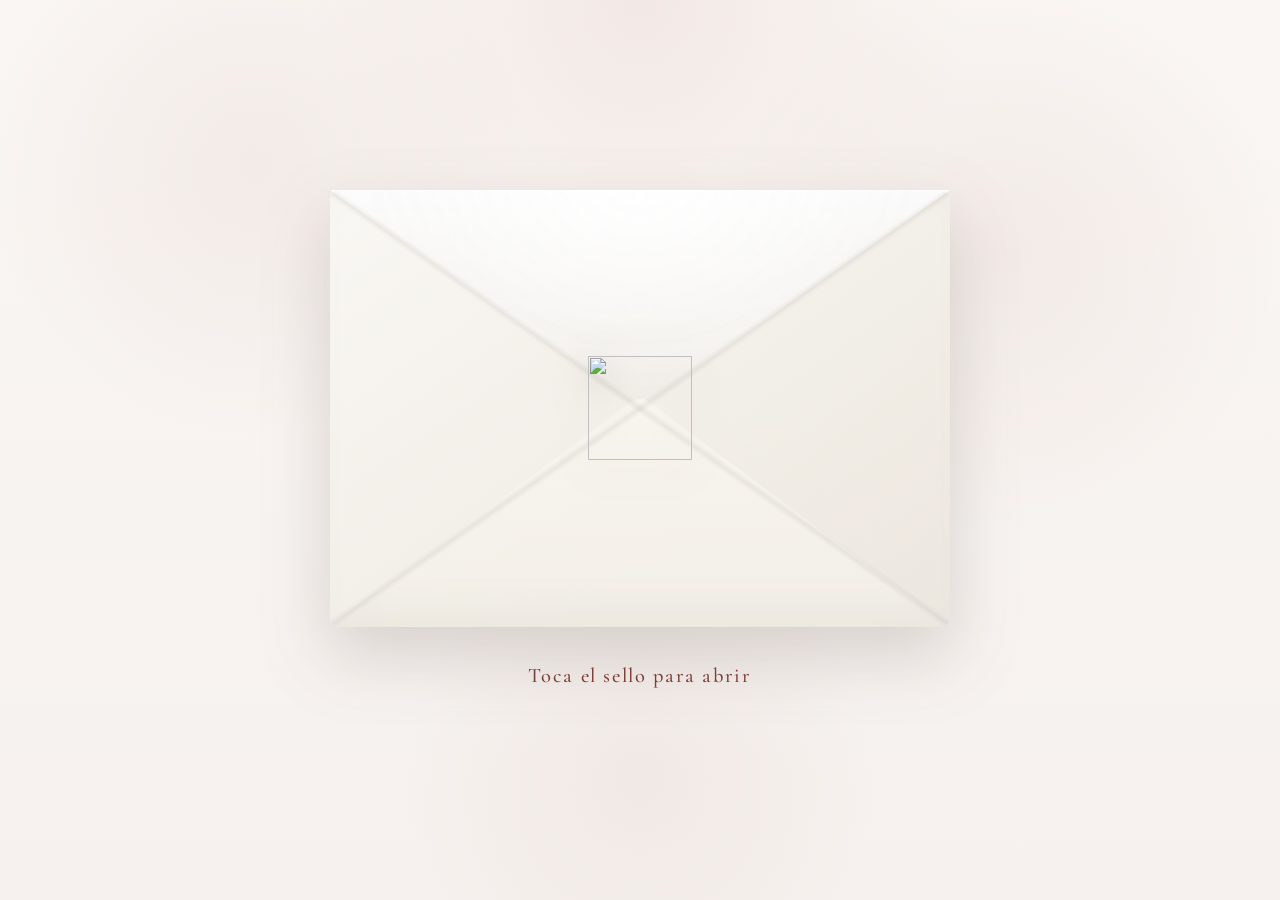
==== index.html @ 18d21f48 "Initial commit" ====
<!DOCTYPE html>
<html lang="es">
<head>
  <meta charset="UTF-8">
  <meta name="viewport" content="width=device-width, initial-scale=1.0">
  <meta name="description" content="Invitación digital de boda de Dafne y Armando.">
  <title>Dafne & Armando | Invitación</title>

  <link rel="preconnect" href="https://fonts.googleapis.com">
  <link rel="preconnect" href="https://fonts.gstatic.com" crossorigin>
  <link href="https://fonts.googleapis.com/css2?family=Cormorant+Garamond:wght@400;500;600;700&family=Great+Vibes&display=swap" rel="stylesheet">

  <link rel="stylesheet" href="styles.css">
</head>
<body>
  <div class="intro" id="intro" aria-label="Preportada de la invitación">
    <div class="intro__content">
      <p class="intro__eyebrow">Invitación digital</p>

      <div class="scene" id="introScene" aria-hidden="false">
        <div class="floor-shadow" aria-hidden="true"></div>

        <section class="mail-stage">
          <div class="invitation-card-stage" aria-hidden="true">
            <article class="invitation-card">
              <div class="invitation-card__content">
                <p class="invitation-card__eyebrow">Nos casamos</p>
                <p class="invitation-card__line">
                  <span class="invitation-card__name">Dafne</span>
                  <span class="invitation-card__ampersand">&</span>
                  <span class="invitation-card__name">Armando</span>
                </p>
                <p class="invitation-card__date">20 de marzo de 2027</p>
              </div>
            </article>
          </div>

          <article class="envelope" aria-hidden="true">
            <div class="back-panel"></div>
            <div class="flap"></div>

            <div class="front">
              <div class="front-left"></div>
              <div class="front-right"></div>
              <div class="front-bottom"></div>
              <div class="front-lines"><span></span></div>
            </div>

            <button class="seal-trigger" id="openInvitation" type="button" aria-label="Abrir invitación">
              <img src="images/sello-personalizado.png" alt="" class="seal-trigger__image">
            </button>

            <div class="shine" aria-hidden="true"></div>
          </article>
        </section>

        <p class="intro__hint">Toca el sello para abrir</p>
      </div>
    </div>
  </div>

  <div class="site is-hidden" id="siteContent">
    <header class="site-header">
      <a href="#inicio" class="brand" aria-label="Inicio">
        <span class="brand__letter">D</span>
        <span class="brand__ampersand">&</span>
        <span class="brand__letter">A</span>
      </a>

      <button class="menu-toggle" id="menuToggle" aria-label="Abrir menú">
        <span></span>
        <span></span>
        <span></span>
      </button>

      <nav class="nav" id="navMenu">
        <a href="#inicio">Inicio</a>
        <a href="#celebracion">Celebración</a>
        <a href="#dresscode">Dress code</a>
        <a href="#regalos">Regalos</a>
        <a href="#rsvp">Confirmación</a>
        <a href="#hospedaje">Hospedaje</a>
        <a href="#fotos-evento">Fotos del evento</a>
        <a href="#faq">Preguntas frecuentes</a>
      </nav>
    </header>

    <main>
      <section class="hero section" id="inicio">
        <div class="hero__text reveal">
          <p class="eyebrow">Nuestro amor es un eco que atraviesa el tiempo</p>
          <h1 class="hero__names">
            <span class="hero__name">Dafne</span>
            <span class="hero__ampersand">&</span>
            <span class="hero__name">Armando</span>
          </h1>
          <p class="hero__date">Sábado 20 de marzo de 2027 | 7:00 PM</p>
          <p class="hero__copy">
              Celebramos con ustedes el día en que uniremos nuestras vidas.
          </p>

          <div class="countdown-wrap" aria-label="Cuenta regresiva para la boda">
            <p class="countdown__intro">Cuenta regresiva</p>
            <div class="countdown" id="countdown">
              <div class="countdown__item">
                <span class="countdown__number" id="countdownDays">00</span>
                <span class="countdown__label">Días</span>
              </div>
              <div class="countdown__item">
                <span class="countdown__number" id="countdownHours">00</span>
                <span class="countdown__label">Horas</span>
              </div>
              <div class="countdown__item">
                <span class="countdown__number" id="countdownMinutes">00</span>
                <span class="countdown__label">Min</span>
              </div>
              <div class="countdown__item">
                <span class="countdown__number" id="countdownSeconds">00</span>
                <span class="countdown__label">Seg</span>
              </div>
            </div>
          </div>

          <div class="hero__actions">
            <a class="button button--primary" href="#celebracion">Ver detalles</a>
            <a class="button button--ghost" href="#rsvp">Confirmar asistencia</a>
          </div>
        </div>

        <div class="hero__visual hero-carousel reveal">
          <div class="hero-carousel" data-carousel aria-label="Galería destacada de la pareja">
            <div class="hero-carousel__viewport carousel__track-container">
              <div class="hero-carousel__track carousel__track" data-carousel-track>
                <img src="images/portada.jpg" alt="Foto principal de la pareja" class="hero-carousel__slide hero__photo carousel__slide">
                <img src="images/carusel (2).jpg" alt="Foto adicional de la pareja 3" class="hero-carousel__slide hero__photo carousel__slide">
                <img src="images/carusel (3).jpg" alt="Foto adicional de la pareja 4" class="hero-carousel__slide hero__photo carousel__slide">
                <img src="images/carusel (4).jpg" alt="Foto adicional de la pareja 5" class="hero-carousel__slide hero__photo carousel__slide">
                <img src="images/carusel (5).jpg" alt="Foto adicional de la pareja 6" class="hero-carousel__slide hero__photo carousel__slide">
                <img src="images/carusel (6).jpg" alt="Foto adicional de la pareja 7" class="hero-carousel__slide hero__photo carousel__slide">
                <img src="images/carusel (7).jpg" alt="Foto adicional de la pareja 8" class="hero-carousel__slide hero__photo carousel__slide">
                <img src="images/carusel (9).jpg" alt="Foto adicional de la pareja 10" class="hero-carousel__slide hero__photo carousel__slide">
                <img src="images/carusel (10).jpg" alt="Foto adicional de la pareja 11" class="hero-carousel__slide hero__photo carousel__slide">
              </div>
            </div>

            <button class="hero-carousel__button hero-carousel__button--prev carousel__button" data-carousel-prev aria-label="Foto anterior">‹</button>
            <button class="hero-carousel__button hero-carousel__button--next carousel__button" data-carousel-next aria-label="Foto siguiente">›</button>

            <div class="hero-carousel__dots" data-carousel-dots aria-label="Selector de fotos">
              <button class="hero-carousel__dot is-active" type="button" aria-label="Ver foto 1"></button>
              <button class="hero-carousel__dot" type="button" aria-label="Ver foto 2"></button>
              <button class="hero-carousel__dot" type="button" aria-label="Ver foto 3"></button>
              <button class="hero-carousel__dot" type="button" aria-label="Ver foto 4"></button>
              <button class="hero-carousel__dot" type="button" aria-label="Ver foto 5"></button>
              <button class="hero-carousel__dot" type="button" aria-label="Ver foto 6"></button>
              <button class="hero-carousel__dot" type="button" aria-label="Ver foto 7"></button>
              <button class="hero-carousel__dot" type="button" aria-label="Ver foto 8"></button>
              <button class="hero-carousel__dot" type="button" aria-label="Ver foto 9"></button>
              <button class="hero-carousel__dot" type="button" aria-label="Ver foto 10"></button>
              <button class="hero-carousel__dot" type="button" aria-label="Ver foto 11"></button>
            </div>
          </div>
        </div>
      </section>

      
<section class="section summary" id="celebracion">
        <div class="section-heading reveal">
          <p class="eyebrow">Celebración</p>
          <h2>Detalles del día</h2>
        </div>

        <div class="summary__grid summary__grid--venues">
          <article class="event-card reveal">
            <div class="event-card__image-wrap">
              <img src="images/capilla.webp" alt="Vista de la ceremonia" class="event-card__image">
            </div>

            <div class="event-card__content">
              <p class="event-card__eyebrow">Ceremonia</p>
              <h3 class="event-card__title">Templo de San Juan Macías</h3>
              <p class="event-card__time">7:00 PM</p>
              <p class="event-card__address">Camino a San Nicolás Ocotillo, 45422, Tonalá, Jalisco.</p>
              <a href="https://www.google.com/maps/search/?api=1&query=Templo+de+San+Juan+Mac%C3%ADas+Tonal%C3%A1+Jalisco" class="button button--primary event-card__button" target="_blank" rel="noopener noreferrer">Ver en Google Maps</a>
            </div>
          </article>

          <article class="event-card reveal">
            <div class="event-card__image-wrap">
              <img src="images/hacienda.webp" alt="Vista de la recepción" class="event-card__image">
            </div>

            <div class="event-card__content">
              <p class="event-card__eyebrow">Recepción</p>
              <h3 class="event-card__title">Hacienda Los Amadeos</h3>
              <p class="event-card__time">8:30 PM</p>
              <p class="event-card__address">Camino a San Nicolás Ocotillo, 45422, Tonalá, Jalisco</p>
              <a href="https://www.google.com/maps/search/?api=1&query=Hacienda+Los+Amadeos+Tonal%C3%A1+Jalisco" class="button button--primary event-card__button" target="_blank" rel="noopener noreferrer">Ver en Google Maps</a>
            </div>
          </article>
        </div>
      </section>


      <section class="section timeline" id="itinerario">
        <div class="section-heading reveal">
          <p class="eyebrow">Agenda</p>
          <h2>Itinerario</h2>
        </div>

        <div class="timeline__list">
          <article class="timeline__item reveal">
            <div class="timeline__time">6:30 PM</div>
            <div class="timeline__content">
              <h3>Llegada de invitados</h3>
              <p>Te recomendamos llegar con tiempo para tomar tu lugar con calma.</p>
            </div>
          </article>

          <article class="timeline__item reveal">
            <div class="timeline__time">7:00 PM</div>
            <div class="timeline__content">
              <h3>Ceremonia</h3>
              <p>Comenzaremos puntualmente para vivir este momento junto a ustedes desde el inicio.</p>
            </div>
          </article>

          <article class="timeline__item reveal">
            <div class="timeline__time">8:30 PM</div>
            <div class="timeline__content">
              <h3>Recepción</h3>
              <p>Brindis, cena y una celebración pensada para disfrutar y compartir.</p>
            </div>
          </article>

          <article class="timeline__item reveal">
            <div class="timeline__time">10:00 PM</div>
            <div class="timeline__content">
              <h3>Fiesta</h3>
              <p>Después de la cena abrimos pista para celebrar juntos hasta el final de la noche.</p>
            </div>
          </article>
        </div>
      </section>

      <section class="section attire" id="dresscode">
        <div class="section-heading reveal">
          <p class="eyebrow">Dress code</p>
          <h2>Formal · Etiqueta</h2>
        </div>

        <article class="dress-editorial reveal">
          <div class="dress-editorial__frame">
            <p class="dress-editorial__copy">
              Les agradecemos asistir con vestimenta formal de noche.
            </p>

            <div class="dress-editorial__illustration" aria-hidden="true">
              <img src="images/dresscode.png" alt="">
            </div>

            <div class="dress-editorial__notes">
              <div class="dress-editorial__note">
                <span class="dress-editorial__label">Agradecemos evitar</span>
                <p>Blanco, marfil y tonos muy similares.</p>
              </div>
              <div class="dress-editorial__note">
                <span class="dress-editorial__label">A considerar</span>
                <p>Celebración nocturna · abrigo ligero sugerido.</p>
              </div>
            </div>
          </div>
        </article>
      </section>

      <section class="section gifts" id="regalos">
        <div class="section-heading reveal">
          <p class="eyebrow"></p>
          <h2>Regalos</h2>
        </div>

        <article class="gifts-invitation-card reveal">
          <div class="gifts-invitation-card__top">
            <p class="gifts-invitation-card__eyebrow">Su presencia es nuestro mejor regalo</p>
            <p class="gifts-invitation-card__message">
              Quienes deseen acompañarnos con un detalle, podrán hacerlo a través de estas opciones.
            </p>
          </div>

          <div class="gifts-invitation-divider" aria-hidden="true"></div>

          <div class="gifts-invitation-grid">
            <article class="gifts-invitation-option">
              <h3>Transferencia</h3>
              <p><strong>Titular</strong><br>Armando Q. Angulo Chavira</p>
              <p><strong>Banco</strong><br>BBVA Bancomer</p>
              <p><strong>CLABE</strong><br>012320011676799392</p>
            </article>

            <article class="gifts-invitation-option">
              <h3>Detalle en sobre</h3>
              <p>
                El día del evento habrá una caja destinada para sobres, por si desean acompañarnos también de esta manera y dejarnos un mensaje.
              </p>
              <div class="gift-option__art" aria-hidden="true">
                <svg class="gift-option__envelope-svg" viewBox="0 0 160 120" xmlns="http://www.w3.org/2000/svg">
                  <rect x="22" y="34" width="116" height="72" rx="8"></rect>
                  <path d="M22 44 L80 84 L138 44"></path>
                  <path d="M22 106 L62 72"></path>
                  <path d="M138 106 L98 72"></path>
                </svg>
              </div>
            </article>
          </div>
        </article>
      </section>

      <section class="section rsvp" id="rsvp">
        <div class="section-heading reveal">
          <p class="eyebrow">RSVP</p>
          <h2>Confirmación</h2>
        </div>

        <article class="rsvp-card reveal">
          <p class="rsvp-card__copy">
            Les agradeceremos confirmar su asistencia por este medio.
          </p>

          <a
            href="https://docs.google.com/forms/d/e/1FAIpQLSe4yxjHhCmpN0tySOtfmD-85Y3h4Fng6LaCQKwKNqIatHYNyA/viewform"
            class="button button--primary"
            target="_blank"
            rel="noopener noreferrer">
            Confirmar asistencia
          </a>

          <p class="rsvp-card__note">
            Favor de responder antes del 20 de febrero del 2027.
          </p>
        </article>
      </section>

      <section class="section lodging" id="hospedaje">
        <div class="section-heading reveal">
          <p class="eyebrow">Para invitados foráneos</p>
          <h2>Hospedaje</h2>
          <p>Compartimos algunas opciones cercanas para quienes nos acompañan desde fuera.</p>
        </div>

        <div class="lodging-grid">
          <article class="place-card reveal">
            <p class="place-card__eyebrow">Hotel boutique</p>
            <h3>Santo Santiago Hotel</h3>
            <p>Av. Benito Juárez 314, Tonalá Centro, C.P. 45400, Tonalá, Jalisco.</p>
            <div class="place-card__actions">
              <a href="https://santosantiagohotel.com/" class="button button--primary" target="_blank" rel="noopener noreferrer">Sitio web</a>
              <a href="https://www.google.com/maps/search/?api=1&query=Av.+Benito+Ju%C3%A1rez+314%2C+Tonal%C3%A1+Centro%2C+45400%2C+Tonal%C3%A1%2C+Jalisco" class="button button--ghost" target="_blank" rel="noopener noreferrer">Ver mapa</a>
            </div>
          </article>

          <article class="place-card reveal">
            <p class="place-card__eyebrow">Opción céntrica</p>
            <h3>Casa de las Palomas</h3>
            <p>Anesagasti 125, Colonia Centro, C.P. 45400, Tonalá, Jalisco.</p>
            <div class="place-card__actions">
              <a href="https://casadelaspalomas.com.mx/" class="button button--primary" target="_blank" rel="noopener noreferrer">Sitio web</a>
              <a href="https://www.google.com/maps/search/?api=1&query=Anesagasti+125%2C+Colonia+Centro%2C+45400%2C+Tonal%C3%A1%2C+Jalisco" class="button button--ghost" target="_blank" rel="noopener noreferrer">Ver mapa</a>
            </div>
          </article>

          <article class="place-card reveal">
            <p class="place-card__eyebrow">Alternativa cercana</p>
            <h3>Hotel Tonalá</h3>
            <p>Francisco I. Madero 22, Tonalá Centro, C.P. 45400, Tonalá, Jalisco.</p>
            <div class="place-card__actions">
              <a href="https://hoteltonala.com/" class="button button--primary" target="_blank" rel="noopener noreferrer">Sitio web</a>
              <a href="https://www.google.com/maps/search/?api=1&query=Francisco+I.+Madero+22%2C+Tonal%C3%A1+Centro%2C+45400%2C+Tonal%C3%A1%2C+Jalisco" class="button button--ghost" target="_blank" rel="noopener noreferrer">Ver mapa</a>
            </div>
          </article>
        </div>
      </section>

      <section class="section memories" id="fotos-evento">
        <div class="section-heading reveal">
          <p class="eyebrow">Recuerdos del día</p>
          <h2>Fotos del evento</h2>
        </div>

        <div class="memories__grid">
          <article class="card reveal card--centered">
            <h3>Sube tus fotos</h3>
            <p>
              Comparte aquí las fotos que tomes durante la celebración para reunir los recuerdos del día.
            </p>
            <a href="https://www.dropbox.com/request/5q7olmkuauvudkk9uein/" class="button button--primary" target="_blank" rel="noopener noreferrer">Subir fotos</a>
          </article>

          <article class="card reveal card--centered">
            <h3>Galería final del evento</h3>
            <p>
              Aquí podrás consultar la selección final de fotos del fotógrafo y de nuestros invitados.
            </p>
            <a href="galeria-evento.html" class="button button--primary">Ir a la galería del evento</a>
          </article>
        </div>
      </section>

      <section class="section faq" id="faq">
        <div class="section-heading reveal">
          <p class="eyebrow">Información adicional</p>
          <h2>Preguntas frecuentes</h2>
        </div>

        <div class="faq__list">
          <details class="faq__item reveal">
            <summary>¿Habrá estacionamiento?</summary>
            <p>El lugar cuenta con estacionamiento amplio, pero no tiene valet parking.</p>
          </details>

          <details class="faq__item reveal">
            <summary>¿La ceremonia y la recepción son en el mismo lugar?</summary>
            <p>Sì, ambos eventos son en el mismo lugar.</p>
          </details>

          <details class="faq__item reveal">
            <summary>¿Se permiten niños?</summary>
            <p>
              Aunque adoramos a los pequeños, en esta ocasión queremos que sus papás disfruten de una noche libre. Agradecemos mucho su comprensión.
            </p>
          </details>

          <details class="faq__item reveal">
            <summary>¿Hasta cuándo puedo confirmar asistencia?</summary>
            <p>Favor de confirmar antes del 20 de febrero del 2027</p>
          </details>
        </div>
      </section>
</main>

    <footer class="site-footer">
      <p>Dafne &amp; Armando</p>
      <p>Gracias por acompañarnos en este momento tan importante.</p>
      <p class="site-footer__year">© <span id="currentYear"></span></p>
    </footer>
  </div>

  <script src="script.js"></script>
</body>
</html>
---- styles.css ----
:root {
  --bg: #f6f1ee;
  --bg-soft: #fbf8f6;
  --card: rgba(255, 255, 255, 0.68);
  --text: #1c1716;
  --muted: #675954;
  --accent: #7f3f39;
  --accent-soft: #b88a84;
  --border: rgba(127, 63, 57, 0.22);
  --shadow: 0 18px 45px rgba(66, 38, 34, 0.12);
  --radius: 28px;
  --max-width: 1180px;
}

* {
  box-sizing: border-box;
}

html {
  scroll-behavior: smooth;
}

body {
  margin: 0;
  color: var(--text);
  background:
    radial-gradient(circle at top, rgba(184, 138, 132, 0.12), transparent 30%),
    linear-gradient(180deg, #faf6f3 0%, var(--bg) 100%);
  font-family: "Cormorant Garamond", Georgia, serif;
}

img,
iframe {
  max-width: 100%;
  display: block;
}

button,
a {
  color: inherit;
  font: inherit;
}

a {
  text-decoration: none;
}

.is-hidden {
  display: none;
}

.section {
  width: min(calc(100% - 2rem), var(--max-width));
  margin: 0 auto;
  padding: 5rem 0;
}

.section-heading {
  text-align: center;
  max-width: 740px;
  margin: 0 auto 2.5rem;
}

.section-heading h2 {
  font-size: clamp(2rem, 4vw, 3.5rem);
  font-weight: 600;
  margin: 0.35rem 0 0.8rem;
}

.section-heading p:last-child {
  color: var(--muted);
  font-size: 1.2rem;
}

.eyebrow {
  letter-spacing: 0.16em;
  text-transform: uppercase;
  color: var(--accent);
  font-size: 1rem;
  margin: 0;
}

.button {
  display: inline-flex;
  align-items: center;
  justify-content: center;
  min-height: 48px;
  padding: 0.8rem 1.4rem;
  border-radius: 999px;
  border: 1px solid transparent;
  transition:
    transform 0.25s ease,
    background-color 0.25s ease,
    border-color 0.25s ease,
    filter 0.25s ease;
}

.button:hover {
  transform: translateY(-2px);
  filter: brightness(0.96);
}

.button--primary,
.button--ghost {
  background: var(--accent);
  color: #fff;
  border-color: var(--accent);
}

/* =========================
   PREPORTADA / SOBRE
   ========================= */

.intro {
  min-height: 100vh;
  display: flex;
  align-items: center;
  justify-content: center;
  padding: 2rem;
  position: relative;
  overflow: hidden;
}

.intro::before {
  content: "";
  position: absolute;
  inset: 0;
  pointer-events: none;
  background:
    radial-gradient(circle at 20% 18%, rgba(127, 63, 57, 0.06), transparent 22%),
    radial-gradient(circle at 78% 28%, rgba(127, 63, 57, 0.06), transparent 24%),
    radial-gradient(circle at 50% 86%, rgba(127, 63, 57, 0.05), transparent 24%);
}

.intro__content {
  position: relative;
  z-index: 1;
  width: min(100%, 980px);
  display: flex;
  flex-direction: column;
  align-items: center;
  justify-content: center;
  text-align: center;
}

.intro__eyebrow {
  display: none;
}

.intro__hint {
  margin-top: -0.25rem;
  font-size: 1.28rem;
  font-weight: 500;
  color: var(--accent);
  letter-spacing: 0.08em;
  line-height: 1.3;
}

/* =========================
   ESCENA DEL SOBRE
   ========================= */

.scene {
  width: min(92vw, 820px);
  min-height: 560px;
  display: grid;
  place-items: center;
  position: relative;
  perspective: 1600px;
  margin: 0 auto;
}

.floor-shadow {
  position: absolute;
  width: min(72vw, 620px);
  height: 72px;
  bottom: 112px;
  left: 50%;
  transform: translateX(-50%);
  background: radial-gradient(ellipse, rgba(54, 42, 35, 0.23), transparent 70%);
  filter: blur(8px);
  opacity: 0.7;
  transition: transform 1400ms ease, opacity 1400ms ease;
  pointer-events: none;
}

.scene.is-open .floor-shadow {
  transform: translateX(-50%) translateY(22px) scaleX(1.08);
  opacity: 0.52;
}

.mail-stage {
  width: min(82vw, 620px);
  aspect-ratio: 1.42 / 1;
  position: relative;
  transform-style: preserve-3d;
  transition: transform 1300ms cubic-bezier(.2, .8, .18, 1);
  filter: drop-shadow(0 28px 34px rgba(64, 56, 48, 0.18));
}

.scene.is-open .mail-stage {
  transform: translateY(40px) rotateX(2deg);
}

.invitation-card-stage {
  position: absolute;
  inset: 0;
  z-index: 2;
  pointer-events: none;
  clip-path: inset(-220px 0 0 0 round 10px);
  transform-style: preserve-3d;
}

.scene.is-front .invitation-card-stage,
.scene.is-settled .invitation-card-stage {
  z-index: 12;
}

.invitation-card {
  position: absolute;
  left: 11%;
  width: 78%;
  height: 74%;
  bottom: 4%;
  z-index: 1;
  border-radius: 8px;
  background:
    linear-gradient(180deg, rgba(255, 255, 255, 0.988), rgba(247, 243, 238, 0.988)),
    repeating-linear-gradient(90deg, rgba(160, 150, 135, 0.035) 0 1px, transparent 1px 7px);
  box-shadow:
    0 18px 34px rgba(69, 60, 50, 0.12),
    inset 0 0 0 1px rgba(194, 178, 149, 0.22),
    inset 0 0 0 12px rgba(255, 255, 255, 0.54);
  display: grid;
  place-items: center;
  padding: clamp(24px, 4vw, 36px);
  text-align: center;
  transform: translateY(104%);
  transform-origin: bottom center;
  transition:
    transform 1450ms cubic-bezier(.16, .88, .22, 1) 360ms,
    box-shadow 1200ms ease 360ms;
  overflow: hidden;
}

.scene.is-open .invitation-card {
  transform: translateY(-100%);
  box-shadow:
    0 28px 52px rgba(69, 60, 50, 0.16),
    inset 0 0 0 1px rgba(194, 178, 149, 0.22),
    inset 0 0 0 12px rgba(255, 255, 255, 0.56);
}

.scene.is-open.is-front .invitation-card {
  transform: translateY(-100%) scale(1.02);
  box-shadow:
    0 34px 60px rgba(69, 60, 50, 0.22),
    inset 0 0 0 1px rgba(194, 178, 149, 0.22),
    inset 0 0 0 12px rgba(255, 255, 255, 0.56);
}

.scene.is-open.is-settled .invitation-card {
  transform: translateY(-8%) scale(1.01);
  box-shadow:
    0 22px 38px rgba(69, 60, 50, 0.18),
    inset 0 0 0 1px rgba(194, 178, 149, 0.22),
    inset 0 0 0 12px rgba(255, 255, 255, 0.56);
}

.invitation-card__content {
  opacity: 0;
  transform: translateY(18px);
  transition: opacity 700ms ease 1050ms, transform 700ms ease 1050ms;
}

.scene.is-open .invitation-card__content {
  opacity: 1;
  transform: translateY(0);
}

.invitation-card__eyebrow {
  margin: 0 0 0.75rem;
  font-size: clamp(0.95rem, 1.9vw, 1.3rem);
  letter-spacing: 0.22em;
  text-transform: uppercase;
  font-weight: 600;
  color: #8b7e73;
}

.invitation-card__line {
  margin: 0;
  display: inline-flex;
  align-items: baseline;
  gap: 0.55rem;
  flex-wrap: wrap;
  justify-content: center;
  font-family: "Great Vibes", cursive;
  font-size: clamp(2.7rem, 6.4vw, 4.8rem);
  line-height: 0.95;
}

.invitation-card__name {
  color: #111111;
}

.invitation-card__ampersand {
  color: var(--accent);
  font-size: 0.58em;
}

.invitation-card__date {
  margin: 1rem 0 0;
  font-size: clamp(0.95rem, 2vw, 1.35rem);
  font-weight: 600;
  letter-spacing: 0.16em;
  text-transform: uppercase;
  color: var(--accent);
}

/* =========================
   SOBRE
   ========================= */

.envelope {
  position: absolute;
  inset: 0;
  z-index: 4;
  transform-style: preserve-3d;
}

.back-panel {
  position: absolute;
  inset: 0;
  border-radius: 10px;
  background:
    linear-gradient(145deg, rgba(255, 255, 255, 0.76), rgba(233, 228, 220, 0.72)),
    linear-gradient(180deg, rgba(255, 255, 255, 0.14), transparent 24%);
  box-shadow:
    inset 0 1px 0 rgba(255, 255, 255, 0.82),
    inset 0 -22px 46px rgba(172, 163, 150, 0.10);
  overflow: hidden;
}

.back-panel::before,
.back-panel::after {
  content: "";
  position: absolute;
  inset: 0;
  pointer-events: none;
}

.back-panel::before {
  background:
    linear-gradient(35deg, transparent 49.4%, rgba(150, 140, 128, 0.12) 50%, transparent 50.6%),
    linear-gradient(-35deg, transparent 49.4%, rgba(150, 140, 128, 0.12) 50%, transparent 50.6%);
  opacity: 0.6;
  clip-path: polygon(0 56%, 50% 100%, 100% 56%, 100% 100%, 0 100%);
}

.back-panel::after {
  background:
    radial-gradient(circle at 50% -6%, rgba(255, 255, 255, 0.72), transparent 35%),
    radial-gradient(circle at 50% 112%, rgba(103, 93, 82, 0.10), transparent 52%);
  mix-blend-mode: multiply;
}

.flap {
  position: absolute;
  left: 0;
  top: 0;
  width: 100%;
  height: 56%;
  clip-path: polygon(0 0, 100% 0, 50% 100%);
  transform-origin: top center;
  transform-style: preserve-3d;
  z-index: 8;
  background: linear-gradient(180deg, rgba(255, 255, 255, 0.988), rgba(237, 233, 226, 0.985));
  box-shadow:
    inset 0 1px 0 rgba(255, 255, 255, 0.92),
    0 8px 14px rgba(65, 57, 49, 0.04);
  transition:
    transform 1250ms cubic-bezier(.22, .8, .2, 1) 70ms,
    filter 900ms ease,
    z-index 10ms linear 860ms;
  backface-visibility: hidden;
  overflow: hidden;
}

.flap::before {
  content: "";
  position: absolute;
  inset: 0;
  background:
    radial-gradient(ellipse at 50% -8%, rgba(255, 255, 255, 0.95), transparent 62%),
    linear-gradient(180deg, rgba(0, 0, 0, 0.015), transparent 72%);
  opacity: 0.92;
  pointer-events: none;
}

.scene.is-open .flap {
  transform: rotateX(178deg);
  filter: brightness(0.98);
  z-index: 1;
}

.front {
  position: absolute;
  inset: 0;
  z-index: 6;
  pointer-events: none;
  overflow: hidden;
  border-radius: 10px;
  transform: translateZ(2px);
}

.front-left,
.front-right,
.front-bottom {
  position: absolute;
  inset: 0;
  background: linear-gradient(145deg, rgba(249, 247, 243, 0.98), rgba(236, 231, 223, 0.98));
}

.front-left {
  clip-path: polygon(0 0, 50% 50%, 0 100%);
  box-shadow: inset -12px 0 28px rgba(161, 151, 138, 0.06);
}

.front-right {
  clip-path: polygon(100% 0, 50% 50%, 100% 100%);
  box-shadow: inset 12px 0 28px rgba(161, 151, 138, 0.06);
}

.front-bottom {
  clip-path: polygon(0 100%, 50% 47%, 100% 100%);
  background: linear-gradient(0deg, rgba(243, 239, 232, 0.98), rgba(252, 250, 246, 0.98));
  box-shadow:
    inset 0 -18px 34px rgba(165, 154, 139, 0.10),
    inset 0 1px 0 rgba(255, 255, 255, 0.7);
}

.front-lines {
  position: absolute;
  inset: 0;
  z-index: 7;
  pointer-events: none;
}

.front-lines::before,
.front-lines::after,
.front-lines span {
  content: "";
  position: absolute;
  inset: 0;
}

.front-lines::before {
  background: linear-gradient(35deg, transparent 49.3%, rgba(150, 140, 128, 0.14) 50%, transparent 50.7%);
  opacity: 0.95;
}

.front-lines::after {
  background: linear-gradient(-35deg, transparent 49.3%, rgba(150, 140, 128, 0.14) 50%, transparent 50.7%);
  opacity: 0.95;
}

.front-lines span {
  background: linear-gradient(180deg, transparent 46.5%, rgba(135, 125, 113, 0.11) 47.3%, transparent 48.1%);
  opacity: 0.8;
  clip-path: polygon(0 100%, 50% 47%, 100% 100%);
}

.seal-trigger {
  position: absolute;
  left: 50%;
  top: 50%;
  width: clamp(76px, 11vw, 104px);
  aspect-ratio: 1;
  transform: translate(-50%, -50%) translateZ(20px);
  z-index: 10;
  border: 0;
  padding: 0;
  background: transparent;
  cursor: pointer;
  transition:
    transform 620ms cubic-bezier(.34, 1.56, .64, 1),
    opacity 420ms ease,
    filter 420ms ease;
}

.seal-trigger:focus-visible {
  outline: 2px solid rgba(127, 63, 57, 0.45);
  outline-offset: 6px;
  border-radius: 50%;
}

.seal-trigger__image {
  width: 100%;
  height: 100%;
  object-fit: contain;
  display: block;
  filter: drop-shadow(0 10px 18px rgba(82, 58, 32, 0.28));
}

.scene.is-open .seal-trigger {
  opacity: 0;
  filter: blur(2px);
  transform: translate(-50%, -50%) translateZ(20px) scale(0.46) rotate(18deg);
  pointer-events: none;
}

.shine {
  position: absolute;
  inset: -18%;
  z-index: 12;
  background: linear-gradient(110deg, transparent 28%, rgba(255, 255, 255, 0.36), transparent 53%);
  transform: translateX(-80%);
  opacity: 0;
  pointer-events: none;
}

.scene.is-open .shine {
  animation: intro-shine 1200ms ease 980ms both;
}

@keyframes intro-shine {
  0% { opacity: 0; transform: translateX(-80%); }
  15% { opacity: 0.65; }
  100% { opacity: 0; transform: translateX(84%); }
}

/* =========================
   HEADER
   ========================= */

.site-header {
  position: sticky;
  top: 0;
  z-index: 20;
  width: min(calc(100% - 2rem), var(--max-width));
  margin: 1rem auto 0;
  padding: 0.9rem 1.1rem;
  border: 1px solid var(--border);
  border-radius: 999px;
  background: rgba(251, 248, 246, 0.82);
  backdrop-filter: blur(14px);
  display: flex;
  align-items: center;
  justify-content: space-between;
}

.brand {
  display: inline-flex;
  align-items: baseline;
  gap: 0.12rem;
  text-decoration: none;
  font-family: "Great Vibes", cursive;
  line-height: 1;
}

.brand__letter {
  color: #111111;
  font-size: 2rem;
}

.brand__ampersand {
  color: var(--accent);
  font-size: 1.1rem;
}

.nav {
  display: flex;
  gap: 1.2rem;
  align-items: center;
  flex-wrap: wrap;
  justify-content: flex-end;
}

.nav a {
  color: var(--muted);
  font-size: 1.02rem;
}

.nav a:hover {
  color: var(--accent);
}

.menu-toggle {
  display: none;
  border: none;
  background: transparent;
  padding: 0;
  width: 42px;
  height: 42px;
}

.menu-toggle span {
  display: block;
  height: 2px;
  width: 24px;
  background: var(--accent);
  margin: 5px auto;
}

/* =========================
   HERO
   ========================= */

.hero {
  min-height: calc(100vh - 80px);
  display: grid;
  grid-template-columns: minmax(0, 0.92fr) minmax(320px, 520px);
  align-items: start;
  justify-content: space-between;
  gap: clamp(2.25rem, 4vw, 4.5rem);
  padding-top: 3.5rem;
}

.hero__text {
  max-width: 560px;
  padding-top: 1.2rem;
}

.hero .eyebrow {
  margin-bottom: 1.2rem;
}

.hero__names {
  font-family: "Great Vibes", cursive;
  font-weight: 400;
  font-size: clamp(3.6rem, 6vw, 6.25rem);
  line-height: 0.9;
  margin: 0.6rem 0 1rem;
  max-width: 520px;
}

.hero__name {
  color: #111111;
}

.hero__ampersand {
  color: var(--accent);
  font-size: 0.38em;
}

.hero__date {
  max-width: 520px;
  font-size: 2rem;
  line-height: 1.35;
  color: var(--accent);
  margin: 0 0 1rem;
}

.hero__copy {
  max-width: 500px;
  font-size: 1.18rem;
  line-height: 1.55;
  color: var(--muted);
}

.countdown-wrap {
  margin-top: 1.35rem;
  margin-bottom: 1.7rem;
}

.countdown__intro {
  margin: 0 0 0.7rem;
  font-size: 0.82rem;
  letter-spacing: 0.22em;
  text-transform: uppercase;
  color: var(--accent);
}

.countdown {
  display: inline-flex;
  align-items: stretch;
  gap: 0;
  border: 1px solid rgba(127, 63, 57, 0.14);
  border-radius: 18px;
  overflow: hidden;
  background: rgba(255, 255, 255, 0.48);
  box-shadow: 0 12px 24px rgba(66, 38, 34, 0.05);
}

.countdown__item {
  min-width: 74px;
  padding: 0.78rem 0.85rem 0.68rem;
  display: flex;
  flex-direction: column;
  align-items: center;
  justify-content: center;
}

.countdown__item + .countdown__item {
  border-left: 1px solid rgba(127, 63, 57, 0.12);
}

.countdown__number {
  font-size: clamp(1.35rem, 2vw, 1.9rem);
  line-height: 1;
  font-weight: 600;
  color: var(--accent);
}

.countdown__label {
  margin-top: 0.38rem;
  font-size: 0.68rem;
  letter-spacing: 0.16em;
  text-transform: uppercase;
  color: var(--muted);
}

.hero__actions {
  display: flex;
  flex-wrap: wrap;
  gap: 1rem;
  margin-top: 1.4rem;
}

.hero__visual {
  display: flex;
  justify-content: center;
  align-items: flex-start;
}

/* Foto principal si no usas carrusel */
.hero__photo {
  width: 100%;
  max-width: 520px;
  height: min(77vh, 720px);
  object-fit: cover;
  object-position: center;
  border-radius: 28px;
  border: 1px solid rgba(127, 63, 57, 0.14);
  box-shadow: 0 24px 60px rgba(66, 38, 34, 0.14);
  background: #efe8e3;
}

/* Carrusel de portada */
.hero-carousel {
  position: relative;
  width: 100%;
  max-width: 520px;
}

.hero-carousel__viewport {
  position: relative;
  overflow: hidden;
  border-radius: 28px;
  border: none;
  box-shadow: none;
  background: transparent;
}

.hero-carousel__track {
  display: flex;
  align-items: center;
  transition: transform 0.45s ease;
}

.hero-carousel__slide {
  min-width: 100%;
  display: flex;
  justify-content: center;
  align-items: center;
}

/* Soporta dos posibilidades:
   1) la slide es un <img>
   2) la slide contiene un <img> dentro */
.hero-carousel__slide,
.hero-carousel__slide img,
.hero-carousel .hero__photo {
  border-radius: 28px;
}

.hero-carousel__slide img,
.hero-carousel .hero__photo {
  width: 100%;
  height: min(77vh, 720px);
  object-fit: contain;
  object-position: center;
  border: none;
  box-shadow: none;
  background: transparent;
}

/* Si la slide misma es un <img> */
img.hero-carousel__slide {
  width: 100%;
  height: min(77vh, 720px);
  object-fit: contain;
  object-position: center;
  border: none;
  box-shadow: none;
  background: transparent;
}

.hero-carousel__button {
  position: absolute;
  top: 50%;
  transform: translateY(-50%);
  z-index: 3;
  width: 48px;
  height: 48px;
  border-radius: 999px;
  border: 1px solid rgba(127, 63, 57, 0.16);
  background: rgba(255, 255, 255, 0.78);
  color: var(--accent);
  font-size: 1.75rem;
  line-height: 1;
  display: grid;
  place-items: center;
  backdrop-filter: blur(8px);
  box-shadow: 0 8px 20px rgba(66, 38, 34, 0.10);
  cursor: pointer;
}

.hero-carousel__button:hover {
  filter: brightness(0.98);
}

.hero-carousel__button--prev {
  left: 1rem;
}

.hero-carousel__button--next {
  right: 1rem;
}

.hero-carousel__dots {
  position: absolute;
  left: 50%;
  bottom: 1rem;
  transform: translateX(-50%);
  z-index: 3;
  display: flex;
  gap: 0.55rem;
  padding: 0.42rem 0.68rem;
  border-radius: 999px;
  background: rgba(255, 255, 255, 0.74);
  backdrop-filter: blur(10px);
  box-shadow: 0 10px 22px rgba(66, 38, 34, 0.12);
}

.hero-carousel__dot {
  width: 9px;
  height: 9px;
  border-radius: 999px;
  border: 0;
  padding: 0;
  background: rgba(127, 63, 57, 0.25);
  cursor: pointer;
  transition:
    width 0.25s ease,
    background-color 0.25s ease,
    transform 0.25s ease;
}

.hero-carousel__dot.is-active {
  width: 28px;
  background: var(--accent);
}

/* =========================
   TARJETAS DE EVENTO / DRESS CODE
   ========================= */

.event-card {
  border: 1px solid var(--border);
  background: rgba(255, 255, 255, 0.52);
  border-radius: 34px;
  box-shadow: var(--shadow);
  overflow: hidden;
}

.event-card__image-wrap {
  aspect-ratio: 16 / 9;
  overflow: hidden;
  background: #f2ebe5;
}

.event-card__image {
  width: 100%;
  height: 100%;
  object-fit: cover;
}

.event-card__content {
  padding: 1.4rem 1.5rem 1.6rem;
}

.event-card__eyebrow {
  margin: 0;
  font-family: "Great Vibes", cursive;
  font-size: 2rem;
  line-height: 1;
  color: #9d8f85;
}

.event-card__title {
  margin: 0.35rem 0 0.5rem;
  font-size: clamp(1.8rem, 3vw, 2.3rem);
  line-height: 1.02;
}

.event-card__time {
  margin: 0.15rem 0 0.7rem;
  color: var(--accent);
  font-size: 1.2rem;
  font-weight: 600;
}

.event-card__address {
  margin: 0;
  padding-top: 0.75rem;
  border-top: 1px solid rgba(127, 63, 57, 0.12);
  color: var(--muted);
  font-size: 1.08rem;
  line-height: 1.45;
}

.event-card__button {
  margin-top: 1rem;
}

.attire-card {
  max-width: 760px;
  margin: 0 auto;
  padding: 1.8rem 2rem;
  border: 1px solid var(--border);
  background: rgba(255, 255, 255, 0.52);
  border-radius: 30px;
  box-shadow: var(--shadow);
  text-align: center;
}

.attire-card__copy {
  margin: 0;
  color: var(--muted);
  font-size: 1.15rem;
  line-height: 1.6;
}

/* =========================
   TARJETAS / GRIDS
   ========================= */

.summary__grid {
  display: grid;
  gap: 1.8rem;
}

.summary__grid--venues {
  grid-template-columns: repeat(2, minmax(0, 1fr));
}

.memories__grid {
  display: grid;
  grid-template-columns: repeat(2, minmax(0, 1fr));
  gap: 1.5rem;
}

.story__layout {
  display: grid;
  grid-template-columns: repeat(2, 1fr);
  gap: 1.5rem;
}

.card,
.place-card,
.gift-card,
.embed-card,
.faq__item,
.story__text {
  border: 1px solid var(--border);
  background: var(--card);
  border-radius: var(--radius);
  box-shadow: var(--shadow);
}

.card,
.place-card,
.story__text {
  padding: 1.75rem;
}

.card h3,
.place-card h3,
.timeline__content h3 {
  margin: 0 0 0.75rem;
  font-size: 1.7rem;
}

.card p,
.place-card p,
.timeline__content p,
.gift-card p,
.faq__item p,
.story__text p {
  margin: 0.35rem 0;
  color: var(--muted);
  font-size: 1.2rem;
  line-height: 1.55;
}

.card--centered {
  text-align: center;
}

/* =========================
   EMBEDS
   ========================= */

.embed-card {
  overflow: hidden;
  border-radius: var(--radius);
}

.embed-card {
  max-width: 960px;
  margin: 0 auto;
  padding: 1rem;
}

.embed-frame {
  width: 100%;
  min-height: 720px;
  border: 0;
  border-radius: 22px;
  background: #fbf8f6;
}

/* =========================
   TIMELINE
   ========================= */

.timeline__list {
  max-width: 860px;
  margin: 0 auto;
  position: relative;
}

.timeline__list::before {
  content: "";
  position: absolute;
  left: 120px;
  top: 0;
  bottom: 0;
  width: 1px;
  background: var(--accent-soft);
}

.timeline__item {
  display: grid;
  grid-template-columns: 92px 1fr;
  gap: 2rem;
  padding: 0 0 2rem 0;
  position: relative;
}

.timeline__item::before {
  content: "";
  position: absolute;
  left: 112px;
  top: 6px;
  width: 16px;
  height: 16px;
  border-radius: 50%;
  background: var(--accent);
  box-shadow: 0 0 0 6px rgba(127, 63, 57, 0.12);
}

.timeline__time {
  color: var(--accent);
  font-size: 1.2rem;
  font-weight: 700;
  text-align: right;
  padding-top: 0.05rem;
}

.timeline__content {
  padding-left: 2rem;
}

/* =========================
   CARRUSEL GENÉRICO
   ========================= */

.carousel {
  display: grid;
  grid-template-columns: auto 1fr auto;
  gap: 1rem;
  align-items: center;
}

.carousel__track-container {
  overflow: hidden;
  border-radius: 32px;
  box-shadow: var(--shadow);
  border: 1px solid var(--border);
  background: #efe8e3;
}

.carousel__track {
  display: flex;
  transition: transform 0.45s ease;
}

.carousel__slide {
  min-width: 100%;
  aspect-ratio: 16 / 10;
  object-fit: contain;
  object-position: center;
  background: #efe8e3;
}

.carousel__button {
  width: 52px;
  height: 52px;
  border-radius: 50%;
  border: 1px solid var(--border);
  background: rgba(255, 255, 255, 0.7);
  color: var(--accent);
  font-size: 2rem;
  cursor: pointer;
}

/* =========================
   REGALOS
   ========================= */

.gift-card {
  max-width: 760px;
  margin: 0 auto;
  padding: 2rem;
  text-align: center;
}

.gift-option--envelope {
  display: flex;
  flex-direction: column;
}

.gift-option--envelope .gift-option__lead {
  margin-bottom: 0;
}

.gift-option__art {
  margin-top: -.50rem;
  padding-top: 0rem;
  display: flex;
  justify-content: center;
  align-items: center;
  min-height: 110px;
}

.gift-option__envelope-svg {
  width: 120px;
  height: auto;
  display: block;
  stroke: rgba(127, 63, 57, 0.55);
  stroke-width: 2.2;
  fill: none;
  stroke-linecap: round;
  stroke-linejoin: round;
}
/* =========================
   FAQ / FOOTER / REVEAL
   ========================= */

.faq__list {
  max-width: 860px;
  margin: 0 auto;
  display: grid;
  gap: 1rem;
}

.faq__item {
  padding: 1.2rem 1.4rem;
}

.faq__item summary {
  cursor: pointer;
  list-style: none;
  font-size: 1.35rem;
  font-weight: 600;
}

.faq__item summary::-webkit-details-marker {
  display: none;
}

.faq__item summary::after {
  content: "+";
  float: right;
  color: var(--accent);
}

.faq__item[open] summary::after {
  content: "−";
}

.site-footer {
  text-align: center;
  padding: 2rem 1rem 4rem;
  color: var(--muted);
}

.site-footer p {
  margin: 0.25rem 0;
  font-size: 1.1rem;
}

.reveal {
  opacity: 0;
  transform: translateY(24px);
  transition: opacity 0.7s ease, transform 0.7s ease;
}

.reveal.is-visible {
  opacity: 1;
  transform: translateY(0);
}

/* =========================
   PÁGINA DE GALERÍA FINAL
   ========================= */

.gallery-page {
  min-height: 100vh;
  display: grid;
  place-items: center;
}

.gallery-placeholder {
  text-align: center;
  max-width: 760px;
}

.gallery-placeholder__copy {
  font-size: 1.35rem;
  color: var(--muted);
  line-height: 1.6;
}

.gallery-placeholder__actions {
  margin-top: 2rem;
}



/* =========================
   BOTONES / AJUSTES FINOS
   ========================= */

.button--ghost {
  background: rgba(255, 255, 255, 0.52);
  color: var(--accent);
  border-color: rgba(127, 63, 57, 0.22);
}

.button--ghost:hover {
  background: rgba(255, 255, 255, 0.78);
}

/* =========================
   DRESS CODE EDITORIAL
   ========================= */

.dress-editorial {
  max-width: 860px;
  margin: 0 auto;
}

.dress-editorial__frame {
  position: relative;
  padding: clamp(2rem, 4vw, 3rem);
  border: 1px solid var(--border);
  border-radius: 34px;
  background:
    linear-gradient(180deg, rgba(255,255,255,0.62), rgba(255,255,255,0.4)),
    radial-gradient(circle at top, rgba(184, 138, 132, 0.08), transparent 48%);
  box-shadow: var(--shadow);
  text-align: center;
  overflow: hidden;
}

.dress-editorial__frame::before,
.dress-editorial__frame::after {
  content: "";
  position: absolute;
  width: 140px;
  height: 140px;
  border: 1px solid rgba(127, 63, 57, 0.12);
  border-radius: 50%;
  pointer-events: none;
}

.dress-editorial__frame::before {
  top: -72px;
  left: -72px;
}

.dress-editorial__frame::after {
  right: -82px;
  bottom: -82px;
}

.dress-editorial__script {
  margin: 0;
  font-family: "Great Vibes", cursive;
  font-size: clamp(2.8rem, 5vw, 4rem);
  color: rgba(127, 63, 57, 0.75);
  line-height: 0.95;
}

.dress-editorial__title {
  margin: 0.4rem 0 1rem;
  font-size: clamp(1.8rem, 3.5vw, 2.65rem);
  line-height: 1.05;
}

.dress-editorial__copy {
  max-width: 620px;
  margin: 0 auto;
  color: var(--muted);
  font-size: 1.22rem;
  line-height: 1.6;
}

.dress-editorial__illustration {
  width: 210px;
  margin: 1.75rem auto 1.2rem;
}

.dress-editorial__illustration img {
  width: 100%;
  height: auto;
  display: block;
  object-fit: contain;
}

.dress-editorial__notes {
  max-width: 700px;
  margin: 1rem auto 0;
  display: grid;
  grid-template-columns: repeat(2, minmax(0, 1fr));
  gap: 1rem;
}

.dress-editorial__note {
  padding: 1.05rem 1.15rem;
  border: 1px solid rgba(127, 63, 57, 0.15);
  border-radius: 22px;
  background: rgba(255, 255, 255, 0.46);
}

.dress-editorial__label {
  display: block;
  margin-bottom: 0.4rem;
  font-size: 0.9rem;
  letter-spacing: 0.14em;
  text-transform: uppercase;
  color: var(--accent);
}

.dress-editorial__note p {
  margin: 0;
  color: var(--muted);
  font-size: 1.06rem;
  line-height: 1.5;
}

/* =========================
   REGALOS
   ========================= */

.gift-intro {
  max-width: 760px;
  margin: 0 auto 1.5rem;
  padding: 1.8rem 2rem;
  border: 1px solid var(--border);
  border-radius: 30px;
  background: rgba(255,255,255,0.48);
  box-shadow: var(--shadow);
  text-align: center;
}

.gift-intro p {
  margin: 0;
  color: var(--muted);
  font-size: 1.18rem;
  line-height: 1.7;
}

.gift-grid {
  max-width: 920px;
  margin: 0 auto;
  display: grid;
  grid-template-columns: repeat(2, minmax(0, 1fr));
  gap: 1.4rem;
}

.gift-option {
  padding: 1.8rem;
  border: 1px solid var(--border);
  border-radius: 30px;
  background: rgba(255,255,255,0.48);
  box-shadow: var(--shadow);
}

.gift-option__icon {
  width: 52px;
  height: 52px;
  display: grid;
  place-items: center;
  border-radius: 50%;
  border: 1px solid rgba(127, 63, 57, 0.18);
  color: var(--accent);
  font-size: 1.35rem;
  margin-bottom: 1rem;
}

.gift-option h3 {
  margin: 0 0 0.6rem;
  font-size: 1.9rem;
}

.gift-option__lead {
  margin: 0;
  color: var(--muted);
  font-size: 1.1rem;
  line-height: 1.6;
}

.gift-option__list {
  margin: 1rem 0 0;
  padding-left: 1.15rem;
  color: var(--muted);
  font-size: 1.05rem;
  line-height: 1.65;
}

.gift-option__list strong {
  color: var(--text);
}


/* =========================
   REGALOS · CLÁSICO DE INVITACIÓN
   ========================= */

.gifts-invitation-card {
  max-width: 860px;
  margin: 0 auto;
  padding: clamp(2rem, 4vw, 3rem);
  border: 1px solid var(--border);
  border-radius: 34px;
  background:
    linear-gradient(180deg, rgba(255,255,255,0.62), rgba(255,255,255,0.42)),
    radial-gradient(circle at top, rgba(184, 138, 132, 0.08), transparent 50%);
  box-shadow: var(--shadow);
  text-align: center;
}

.gifts-invitation-card__top {
  max-width: 680px;
  margin: 0 auto;
}

.gifts-invitation-card__eyebrow {
  margin: 0;
  font-size: 0.94rem;
  letter-spacing: 0.18em;
  text-transform: uppercase;
  color: var(--accent);
}

.gifts-invitation-card__message {
  margin: 1rem 0 0;
  color: var(--muted);
  font-size: 1.22rem;
  line-height: 1.7;
}

.gifts-invitation-divider {
  width: min(100%, 620px);
  height: 1px;
  margin: 2rem auto;
  background: linear-gradient(90deg, transparent, rgba(127, 63, 57, 0.28), transparent);
}

.gifts-invitation-grid {
  display: grid;
  grid-template-columns: 1.12fr 0.88fr;
  gap: 1.5rem;
  align-items: stretch;
}

.gifts-invitation-option {
  padding: 1.6rem 1.55rem;
  border: 1px solid rgba(127, 63, 57, 0.16);
  border-radius: 24px;
  background: rgba(255, 255, 255, 0.44);
}

.gifts-invitation-option h3 {
  margin: 0 0 1rem;
  font-size: clamp(1.75rem, 3vw, 2.15rem);
  line-height: 1.04;
}

.gifts-invitation-option p {
  margin: 0.95rem 0 0;
  color: var(--muted);
  font-size: 1.1rem;
  line-height: 1.6;
}

.gifts-invitation-option p:first-of-type {
  margin-top: 0;
}

.gifts-invitation-option strong {
  display: inline-block;
  margin-bottom: 0.15rem;
  color: var(--text);
  font-size: 0.92rem;
  letter-spacing: 0.1em;
  text-transform: uppercase;
}

/* =========================
   RSVP
   ========================= */


.rsvp-card {
  max-width: 760px;
  margin: 0 auto;
  padding: 2.2rem 2rem;
  border: 1px solid var(--border);
  border-radius: 30px;
  background: rgba(255, 255, 255, 0.48);
  box-shadow: var(--shadow);
  text-align: center;
}

.rsvp-card__copy {
  margin: 0 0 1.4rem;
  color: var(--muted);
  font-size: 1.18rem;
  line-height: 1.6;
}

.rsvp-card__note {
  margin: 1rem 0 0;
  color: var(--muted);
  font-size: 1rem;
  opacity: 0.8;
}

/* =========================
   HOSPEDAJE
   ========================= */

.lodging-grid {
  display: grid;
  grid-template-columns: repeat(3, minmax(0, 1fr));
  gap: 1.4rem;
}

.place-card {
  padding: 1.7rem;
}

.place-card__eyebrow {
  margin: 0 0 0.6rem;
  font-size: 0.92rem;
  letter-spacing: 0.14em;
  text-transform: uppercase;
  color: var(--accent);
}

.place-card h3 {
  font-size: 1.9rem;
  line-height: 1.06;
}

.place-card__actions {
  display: flex;
  flex-wrap: wrap;
  gap: 0.75rem;
  margin-top: 1.2rem;
}

/* =========================
   FOTOS DEL EVENTO
   ========================= */

.memories__grid .card {
  padding: 2rem;
}

.memories__grid .card p {
  margin-bottom: 1.2rem;
}

/* =========================
   RESPONSIVE
   ========================= */

@media (max-width: 980px) {
  .hero,
  .story__layout {
    grid-template-columns: 1fr;
    text-align: center;
  }

  .hero__text {
    padding-top: 0;
  }

  .hero__copy {
    margin: 0 auto;
  }

  .hero__actions {
    justify-content: center;
  }

  .hero__visual {
    margin-top: 1rem;
  }

  .hero__photo {
    max-width: 440px;
    height: min(58vh, 560px);
  }

  .hero-carousel {
    max-width: 440px;
    margin: 0 auto;
  }

  .hero-carousel__slide img,
  .hero-carousel .hero__photo,
  img.hero-carousel__slide {
    height: min(58vh, 560px);
  }

  .countdown-wrap {
    display: flex;
    flex-direction: column;
    align-items: center;
  }

  .summary__grid,
  .memories__grid,
  .story__layout,
  .gifts-invitation-grid {
    grid-template-columns: 1fr;
  }
}

@media (max-width: 760px) {
  .site-header {
    border-radius: 24px;
    align-items: flex-start;
    flex-wrap: wrap;
  }

  .menu-toggle {
    display: block;
  }

  .nav {
    display: none;
    width: 100%;
    flex-direction: column;
    align-items: flex-start;
    gap: 0.8rem;
    padding-top: 1rem;
  }

  .nav.is-open {
    display: flex;
  }

  .hero {
    padding-top: 2rem;
  }

  .timeline__list::before {
    left: 18px;
  }

  .timeline__item {
    grid-template-columns: 1fr;
    padding-left: 3rem;
  }

  .timeline__item::before {
    left: 10px;
  }

  .timeline__time {
    text-align: left;
  }

  .timeline__content {
    padding-left: 0;
  }

  .carousel {
    grid-template-columns: 1fr;
  }

  .carousel__button {
    justify-self: center;
  }

  .embed-frame {
    min-height: 600px;
  }

  .hero__date,
  .hero__copy,
  .card p,
  .gift-card p,
  .faq__item p,
  .faq__item summary,
  .gallery-placeholder__copy,
  .story__text p,
  .gifts-invitation-card__message,
  .gifts-invitation-option p {
    font-size: 1.1rem;
  }

  .gifts-invitation-card {
    padding: 1.5rem 1.2rem;
    border-radius: 26px;
  }

  .gifts-invitation-divider {
    margin: 1.5rem auto;
  }

  .gifts-invitation-option {
    padding: 1.3rem 1.1rem;
    border-radius: 20px;
  }
}

@media (max-width: 640px) {
  .scene {
    min-height: 640px;
  }

  .mail-stage {
    width: min(92vw, 620px);
  }

  .invitation-card__line {
    font-size: clamp(2.15rem, 10vw, 3.2rem);
    gap: 0.4rem;
  }

  .invitation-card__date {
    letter-spacing: 0.12em;
  }

  .seal-trigger {
    width: clamp(72px, 20vw, 92px);
    top: 47%;
  }

  .intro__hint {
    font-size: 0.98rem;
  }

  .countdown {
    display: grid;
    grid-template-columns: repeat(2, minmax(92px, 1fr));
    gap: 0;
    width: min(100%, 280px);
  }

  .countdown__item {
    min-height: 84px;
  }

  .countdown__item + .countdown__item {
    border-left: none;
  }

  .countdown__item:nth-child(2n) {
    border-left: 1px solid rgba(127, 63, 57, 0.12);
  }

  .countdown__item:nth-child(n + 3) {
    border-top: 1px solid rgba(127, 63, 57, 0.12);
  }

  .countdown__number {
    font-size: 2rem;
  }

  .hero__photo {
    max-width: 100%;
    height: 420px;
    border-radius: 22px;
  }

  .hero-carousel {
    max-width: 100%;
  }

  .hero-carousel__slide img,
  .hero-carousel .hero__photo,
  img.hero-carousel__slide {
    height: 420px;
    border-radius: 22px;
  }

  .hero-carousel__button {
    width: 40px;
    height: 40px;
    font-size: 1.45rem;
  }

  .hero-carousel__button--prev {
    left: 0.7rem;
  }

  .hero-carousel__button--next {
    right: 0.7rem;
  }

  .hero-carousel__dots {
    bottom: 0.8rem;
    gap: 0.45rem;
    padding: 0.35rem 0.6rem;
  }

  .event-card__content {
    padding: 1.15rem 1.15rem 1.3rem;
  }

  .event-card__eyebrow {
    font-size: 1.75rem;
  }

  .event-card__title {
    font-size: 1.65rem;
  }

  .attire-card {
    padding: 1.4rem 1.2rem;
  }
}

.hero-carousel__viewport {
  border: none;
  box-shadow: none;
  background: transparent;
}

.hero-carousel__slide img,
.hero-carousel .hero__photo,
img.hero-carousel__slide {
  object-fit: contain;
  border: none;
  box-shadow: none;
  background: transparent;
}


@media (max-width: 980px) {
  .lodging-grid,
  .gift-grid {
    grid-template-columns: 1fr;
  }
}

@media (max-width: 760px) {
  .dress-editorial__notes {
    grid-template-columns: 1fr;
  }

  .place-card__actions {
    flex-direction: column;
    align-items: stretch;
  }
}
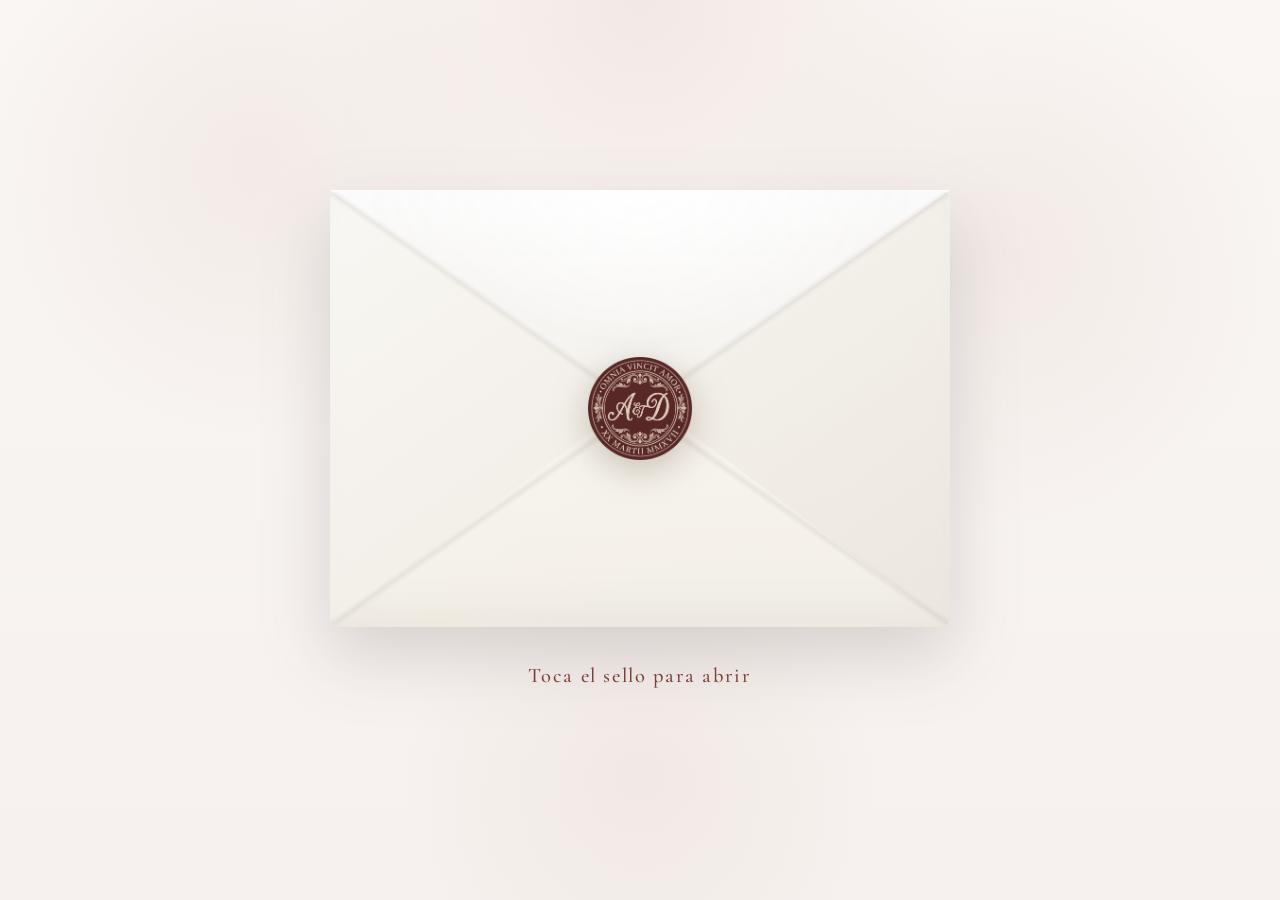
==== commit a98bf5b7: "Update index.html" ====
--- a/index.html
+++ b/index.html
@@ -292,9 +292,9 @@
           <div class="gifts-invitation-grid">
             <article class="gifts-invitation-option">
               <h3>Transferencia</h3>
-              <p><strong>Titular</strong><br>Armando Q. Angulo Chavira</p>
+              <p><strong>Titular</strong><br>Dafne Solis Bramasco</p>
               <p><strong>Banco</strong><br>BBVA Bancomer</p>
-              <p><strong>CLABE</strong><br>012320011676799392</p>
+              <p><strong>CLABE</strong><br>012320014793408233</p>
             </article>
 
             <article class="gifts-invitation-option">
@@ -327,7 +327,7 @@
           </p>
 
           <a
-            href="https://docs.google.com/forms/d/e/1FAIpQLSe4yxjHhCmpN0tySOtfmD-85Y3h4Fng6LaCQKwKNqIatHYNyA/viewform"
+            href="https://script.google.com/macros/s/AKfycbxWnOK8CQowjPKUAiQBeKKLCfz2Yi_8CqO7iZIzttr0G7lRJXsbEFMLkxEugyj7SeOS/exec"
             class="button button--primary"
             target="_blank"
             rel="noopener noreferrer">
--- a/styles.css
+++ b/styles.css
@@ -1894,3 +1894,28 @@
     align-items: stretch;
   }
 }
+@media (max-width: 640px) {
+  .intro {
+    padding: 1rem;
+  }
+
+  .intro__content {
+    width: 100%;
+  }
+
+  .scene {
+    width: 100%;
+    min-height: 560px;
+    margin: 0 auto;
+  }
+
+  .mail-stage {
+    width: 100%;
+    max-width: 520px;
+    margin: 0 auto;
+  }
+
+  .intro__hint {
+    margin-top: 0.75rem;
+  }
+}
